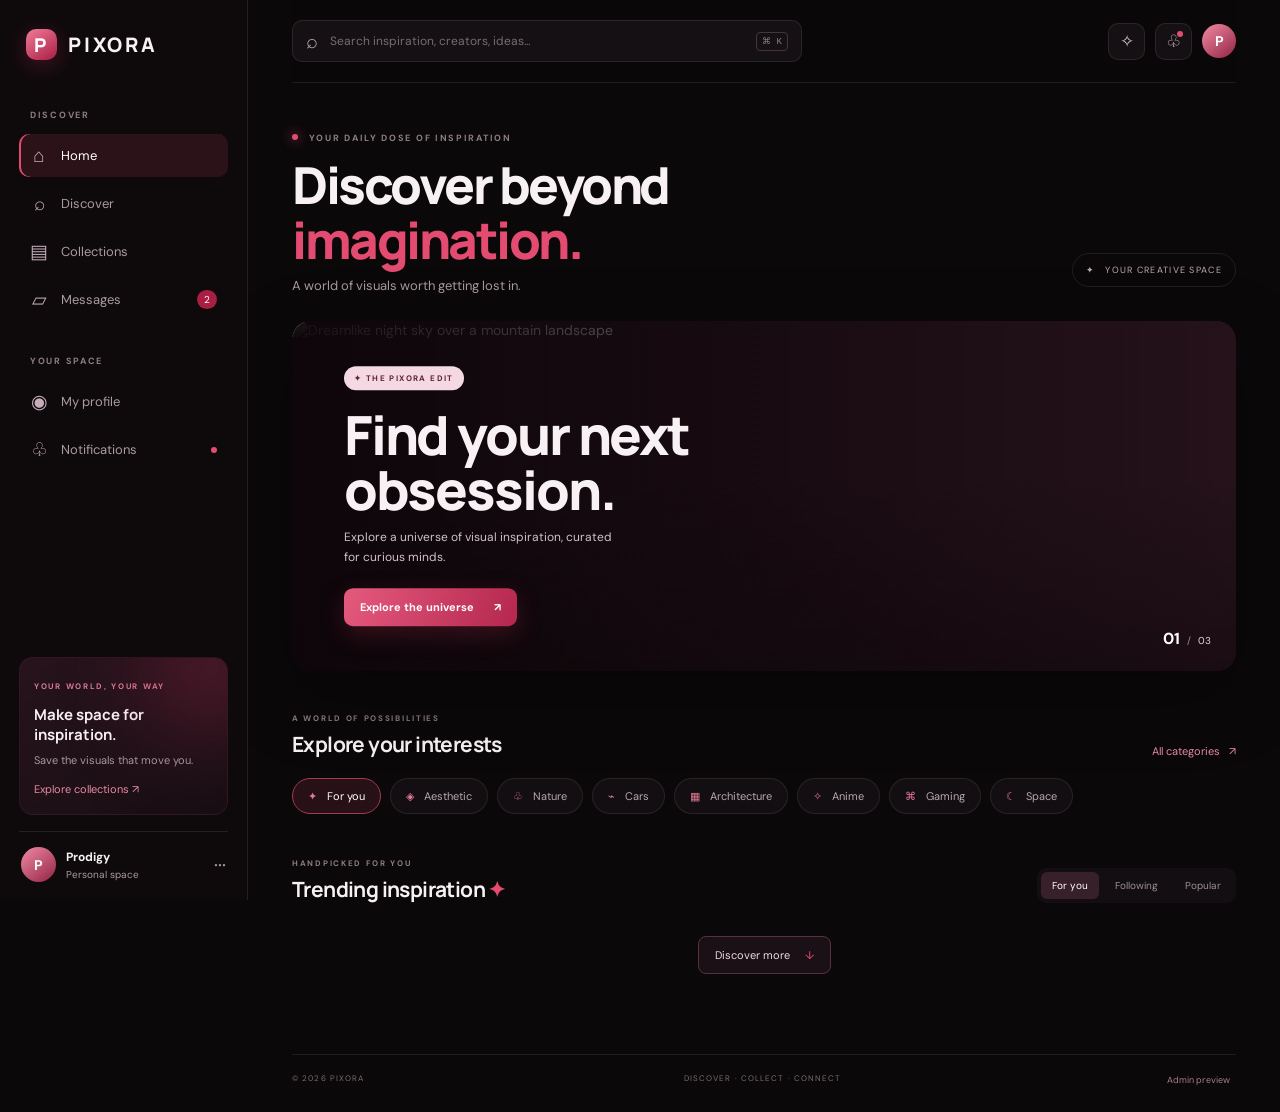
==== index.html @ a187f741 "Add files via upload" ====
<!doctype html>
<html lang="en">
<head>
  <meta charset="utf-8">
  <meta name="viewport" content="width=device-width, initial-scale=1">
  <meta name="theme-color" content="#0b080a">
  <meta name="description" content="PIXORA — discover visuals, collect inspiration and connect with creators.">
  <title>PIXORA — Discover Beyond Imagination</title>
  <link rel="preconnect" href="https://fonts.googleapis.com">
  <link rel="preconnect" href="https://fonts.gstatic.com" crossorigin>
  <link href="https://fonts.googleapis.com/css2?family=DM+Sans:wght@400;500;600;700&family=Manrope:wght@400;500;600;700;800&display=swap" rel="stylesheet">
  <link rel="stylesheet" href="style.css">
</head>
<body>
  <div class="app-shell">
    <aside class="sidebar" id="sidebar">
      <a class="brand" href="#" data-page="home" aria-label="PIXORA home"><span class="brand-mark">P</span><span>PIXORA</span></a>
      <div class="side-label">DISCOVER</div>
      <nav class="main-nav" aria-label="Main navigation">
        <button class="nav-item active" data-page="home"><span class="nav-icon">⌂</span> Home</button>
        <button class="nav-item" data-page="discover"><span class="nav-icon">⌕</span> Discover</button>
        <button class="nav-item" data-page="collections"><span class="nav-icon">▤</span> Collections</button>
        <button class="nav-item" data-page="messages"><span class="nav-icon">▱</span> Messages <i class="nav-count">2</i></button>
      </nav>
      <div class="side-label side-label-spaced">YOUR SPACE</div>
      <nav class="main-nav">
        <button class="nav-item" data-page="profile"><span class="nav-icon">◉</span> My profile</button>
        <button class="nav-item" data-page="notifications"><span class="nav-icon">♧</span> Notifications <i class="notification-dot"></i></button>
      </nav>
      <div class="sidebar-bottom">
        <div class="upgrade-card"><div class="upgrade-glow"></div><span class="eyebrow">YOUR WORLD, YOUR WAY</span><strong>Make space for inspiration.</strong><p>Save the visuals that move you.</p><button class="text-button" data-page="collections">Explore collections ↗</button></div>
        <button class="user-mini" data-page="profile"><span class="avatar avatar-you">P</span><span><b>Prodigy</b><small>Personal space</small></span><span class="more">···</span></button>
      </div>
    </aside>

    <main class="main-area">
      <header class="topbar">
        <button class="mobile-brand" data-page="home"><span class="brand-mark">P</span> PIXORA</button>
        <button class="mobile-menu icon-button" id="menuToggle" aria-label="Open menu">☰</button>
        <label class="search-box"><span>⌕</span><input id="globalSearch" type="search" placeholder="Search inspiration, creators, ideas..." autocomplete="off"><kbd>⌘ K</kbd></label>
        <div class="top-actions"><button class="icon-button atmosphere-trigger" id="atmosphereBtn" title="PIXORA Atmosphere">✧</button><button class="icon-button" data-page="notifications" title="Notifications">♧<i class="tiny-dot"></i></button><button class="top-avatar" data-page="profile">P</button></div>
      </header>

      <section class="page active" id="page-home">
        <div class="welcome-row"><div><div class="eyebrow"><span class="live-dot"></span> YOUR DAILY DOSE OF INSPIRATION</div><h1>Discover beyond<br><span>imagination.</span></h1><p class="subheading">A world of visuals worth getting lost in.</p></div><div class="date-chip">✦ &nbsp; YOUR CREATIVE SPACE</div></div>
        <div class="hero-card">
          <img src="https://images.unsplash.com/photo-1519608487953-e999c86e7455?auto=format&fit=crop&w=1800&q=85" alt="Dreamlike night sky over a mountain landscape">
          <div class="hero-shade"></div><div class="hero-content"><span class="pill pill-light">✦ THE PIXORA EDIT</span><h2>Find your next<br> obsession.</h2><p>Explore a universe of visual inspiration, curated for curious minds.</p><button class="primary-button" data-page="discover">Explore the universe <span>↗</span></button></div>
          <div class="hero-index"><b>01</b><span>/</span>03</div>
        </div>
        <div class="section-heading"><div><div class="eyebrow">A WORLD OF POSSIBILITIES</div><h2>Explore your interests</h2></div><button class="subtle-link" data-page="discover">All categories <span>↗</span></button></div>
        <div class="category-row" id="categoryRow">
          <button class="category-chip selected" data-category="All"><span>✦</span> For you</button>
          <button class="category-chip" data-category="Aesthetic"><span>◈</span> Aesthetic</button>
          <button class="category-chip" data-category="Nature"><span>♧</span> Nature</button>
          <button class="category-chip" data-category="Cars"><span>⌁</span> Cars</button>
          <button class="category-chip" data-category="Architecture"><span>▦</span> Architecture</button>
          <button class="category-chip" data-category="Anime"><span>✧</span> Anime</button>
          <button class="category-chip" data-category="Gaming"><span>⌘</span> Gaming</button>
          <button class="category-chip" data-category="Space"><span>☾</span> Space</button>
        </div>
        <div class="section-heading feed-heading"><div><div class="eyebrow">HANDPICKED FOR YOU</div><h2>Trending inspiration <span class="heading-spark">✦</span></h2></div><div class="feed-tabs"><button class="feed-tab active" data-feed="For you">For you</button><button class="feed-tab" data-feed="Following">Following</button><button class="feed-tab" data-feed="Popular">Popular</button></div></div>
        <div class="masonry-grid" id="homeGrid"></div>
        <div class="load-row"><button class="outline-button" id="loadMore">Discover more <span>↓</span></button></div>
      </section>

      <section class="page" id="page-discover">
        <div class="page-heading"><div class="eyebrow">THE WORLD IS YOUR CANVAS</div><h1>Explore <span>everything.</span></h1><p class="subheading">Follow a curiosity. Find something unexpected.</p></div>
        <div class="discover-tools"><div class="filter-pills"><button class="filter-pill active" data-filter="All">All</button><button class="filter-pill" data-filter="Aesthetic">Aesthetic</button><button class="filter-pill" data-filter="Nature">Nature</button><button class="filter-pill" data-filter="Cars">Cars</button><button class="filter-pill" data-filter="Architecture">Architecture</button><button class="filter-pill" data-filter="Anime">Anime</button><button class="filter-pill" data-filter="Gaming">Gaming</button></div><select id="sortSelect" aria-label="Sort content"><option>Recommended</option><option>Most liked</option><option>Newest</option></select></div>
        <div class="masonry-grid" id="discoverGrid"></div>
      </section>

      <section class="page" id="page-collections">
        <div class="page-heading"><div class="eyebrow">KEEP WHAT INSPIRES YOU</div><h1>Your <span>collections.</span></h1><p class="subheading">A personal library of ideas worth coming back to.</p></div>
        <div class="collection-grid"><article class="collection-card collection-feature"><div class="collection-images"><img src="https://images.unsplash.com/photo-1519608487953-e999c86e7455?auto=format&fit=crop&w=500&q=80"><img src="https://images.unsplash.com/photo-1470770841072-f978cf4d019e?auto=format&fit=crop&w=500&q=80"><img src="https://images.unsplash.com/photo-1500530855697-b586d89ba3ee?auto=format&fit=crop&w=500&q=80"></div><div class="collection-info"><span class="eyebrow">PRIVATE COLLECTION</span><h3>Dream destinations</h3><p>12 saved visuals · Updated today</p></div></article><article class="collection-card"><div class="collection-empty">✧</div><div class="collection-info"><span class="eyebrow">PRIVATE COLLECTION</span><h3>Visual moodboard</h3><p>Start collecting your ideas</p></div></article><button class="new-collection" id="newCollection"><span>＋</span><b>Create a collection</b><small>Give your inspiration a home.</small></button></div>
      </section>

      <section class="page" id="page-messages">
        <div class="page-heading compact-heading"><div class="eyebrow">YOUR CONNECTIONS</div><h1>Messages<span>.</span></h1><p class="subheading">Good ideas are even better when shared.</p></div>
        <div class="messages-layout"><div class="conversation-panel"><div class="conversation-head"><b>Inbox</b><button class="icon-button" id="newMessage" title="New message">＋</button></div><label class="inbox-search">⌕ <input id="conversationSearch" placeholder="Search conversations"></label><div id="conversationList"></div></div><div class="chat-panel" id="chatPanel"><div class="chat-empty"><span class="empty-icon">✉</span><h3>Your conversations live here.</h3><p>Choose a conversation to start connecting.</p><button class="primary-button" id="startChat">Start a conversation</button></div></div></div>
      </section>

      <section class="page" id="page-profile">
        <div class="profile-cover"><div class="cover-orb"></div></div><div class="profile-main"><div class="profile-avatar">P</div><div class="profile-actions"><button class="outline-button" id="editProfile">Edit profile</button><button class="icon-button">···</button></div><h1>Prodigy</h1><p class="profile-handle">@prodigy · Creator in progress</p><p class="profile-bio">Collecting the things that make the world feel a little more interesting. ✦</p><div class="profile-stats"><span><b>24</b> <small>Following</small></span><span><b>08</b> <small>Followers</small></span><span><b id="savedCount">0</b> <small>Saved</small></span></div><div class="profile-tabs"><button class="active">Saved inspiration</button><button>Created</button><button>About</button></div><div class="masonry-grid" id="savedGrid"></div></div>
      </section>

      <section class="page" id="page-notifications">
        <div class="page-heading"><div class="eyebrow">STAY IN THE LOOP</div><h1>Activity<span>.</span></h1><p class="subheading">A little reminder that your world is connected.</p></div>
        <div class="notification-list"><article class="notification-item"><span class="notification-avatar pink">✦</span><div><b>Welcome to PIXORA.</b><p>Your creative space is ready. Start exploring and save what inspires you.</p><small>Just now</small></div><i class="unread"></i></article><article class="notification-item"><span class="notification-avatar">A</span><div><b>Alex Morgan</b><p>started following your creative journey.</p><small>2 hours ago</small></div><i class="unread"></i></article><article class="notification-item"><span class="notification-avatar orange">M</span><div><b>Mia Chen</b><p>shared a new collection with you.</p><small>Yesterday</small></div></article></div>
      </section>

      <section class="page" id="page-admin">
        <div class="page-heading"><div class="eyebrow">PIXORA CONTROL ROOM</div><h1>Admin <span>overview.</span></h1><p class="subheading">A frontend preview of the future platform administration.</p></div>
        <div class="admin-warning">DEMO INTERFACE — These figures and controls are illustrative. No real users or content are being managed.</div>
        <div class="admin-stats"><div class="stat-card"><small>Total members</small><b>12,480</b><span>↑ 12.8% this month</span></div><div class="stat-card"><small>Published visuals</small><b>8,204</b><span>↑ 8.2% this month</span></div><div class="stat-card"><small>Open reports</small><b>18</b><span class="stat-alert">Needs review</span></div><div class="stat-card"><small>Messages today</small><b>3,891</b><span>↑ 4.6% today</span></div></div>
        <div class="admin-content"><div class="admin-table-wrap"><div class="table-title"><div><b>Recent content</b><small>Illustrative moderation queue</small></div><button class="subtle-link">View all ↗</button></div><table><thead><tr><th>CONTENT</th><th>CREATOR</th><th>STATUS</th><th>ACTION</th></tr></thead><tbody><tr><td>Midnight horizons</td><td>@alexm</td><td><span class="status status-review">In review</span></td><td><button class="table-action">Review</button></td></tr><tr><td>Quiet architecture</td><td>@studio.elle</td><td><span class="status status-live">Approved</span></td><td><button class="table-action">Details</button></td></tr><tr><td>Neon velocity</td><td>@kairo</td><td><span class="status status-review">Reported</span></td><td><button class="table-action">Review</button></td></tr></tbody></table></div><div class="admin-side-card"><b>Platform health</b><div class="health-line"><span>Frontend status</span><strong><i></i> Online</strong></div><div class="health-line"><span>Backend services</span><strong class="not-live">Not connected</strong></div><div class="health-line"><span>Realtime messaging</span><strong class="not-live">Not connected</strong></div><p>Backend services will be implemented in a later development phase.</p></div></div>
      </section>

      <footer class="footer"><span>© 2026 PIXORA</span><span>DISCOVER · COLLECT · CONNECT</span><button data-page="admin">Admin preview</button></footer>
    </main>
  </div>

  <nav class="mobile-bottom-nav"><button class="active" data-page="home">⌂<small>Home</small></button><button data-page="discover">⌕<small>Discover</small></button><button data-page="collections">▤<small>Saved</small></button><button data-page="messages">▱<small>Inbox</small></button><button data-page="profile">◉<small>Profile</small></button></nav>

  <div class="modal-backdrop" id="previewModal"><div class="preview-modal"><button class="modal-close" data-close="previewModal">×</button><div id="previewContent"></div></div></div>
  <div class="modal-backdrop" id="atmosphereModal"><div class="small-modal"><button class="modal-close" data-close="atmosphereModal">×</button><div class="eyebrow">MAKE PIXORA YOURS</div><h2>PIXORA <span>Atmosphere.</span></h2><p>Give your space a mood. Choose how the interface should feel.</p><div class="atmosphere-options"><button class="atmo-option selected" data-atmo="default"><span class="atmo-swatch default-swatch"></span><b>Original</b><small>Deep black & crimson</small></button><button class="atmo-option" data-atmo="rose"><span class="atmo-swatch rose-swatch"></span><b>Rose glow</b><small>Warm pink ambience</small></button><button class="atmo-option" data-atmo="midnight"><span class="atmo-swatch midnight-swatch"></span><b>Midnight</b><small>Subtle dark red</small></button></div><button class="primary-button full-button" id="applyAtmosphere">Apply atmosphere</button></div></div>
  <div class="toast" id="toast"></div>
  <script src="script.js"></script>
</body>
</html>
---- style.css ----
:root{--bg:#0b080a;--panel:#120d10;--panel-2:#191115;--panel-3:#21171c;--text:#f7f1f3;--muted:#a99aa0;--faint:#74666c;--line:rgba(255,235,242,.09);--accent:#e34b70;--accent-2:#a91e43;--accent-soft:rgba(227,75,112,.13);--radius:18px;--shadow:0 24px 70px rgba(0,0,0,.35)}*{box-sizing:border-box}html{scroll-behavior:smooth}body{margin:0;background:var(--bg);color:var(--text);font-family:"DM Sans",sans-serif;font-size:14px}button,input,select{font:inherit}button{color:inherit;cursor:pointer}button:focus-visible,input:focus-visible,select:focus-visible{outline:2px solid var(--accent);outline-offset:3px}.app-shell{min-height:100vh}.sidebar{position:fixed;inset:0 auto 0 0;width:248px;background:#0e0a0c;border-right:1px solid var(--line);padding:29px 19px 18px;display:flex;flex-direction:column;z-index:20}.brand{display:flex;align-items:center;gap:11px;text-decoration:none;color:var(--text);font:800 20px Manrope,sans-serif;letter-spacing:2.8px;margin:0 0 49px 7px}.brand-mark{width:31px;height:31px;border-radius:10px;background:linear-gradient(145deg,#f27b98,#a91e43);display:grid;place-items:center;color:#fff;font:800 19px Manrope;box-shadow:0 5px 22px #b72a5055}.side-label,.eyebrow{font-size:9px;font-weight:700;letter-spacing:1.7px;color:#8d7d84}.side-label{padding-left:11px;margin-bottom:13px}.side-label-spaced{margin-top:34px}.main-nav{display:grid;gap:5px}.nav-item{height:43px;border:0;background:none;border-radius:10px;text-align:left;padding:0 11px;color:#a99ba1;display:flex;align-items:center;gap:13px;font-size:13px;transition:.2s}.nav-item:hover,.nav-item.active{background:var(--accent-soft);color:#fff}.nav-item.active{box-shadow:inset 2px 0 var(--accent)}.nav-icon{width:18px;text-align:center;font-size:19px;color:#c5aeb8}.nav-count{margin-left:auto;font-size:10px;font-style:normal;background:#a91e43;color:white;border-radius:20px;padding:3px 7px}.notification-dot,.tiny-dot{width:6px;height:6px;background:var(--accent);border-radius:50%;margin-left:auto}.sidebar-bottom{margin-top:auto}.upgrade-card{position:relative;overflow:hidden;background:linear-gradient(145deg,#27131c,#170e13);border:1px solid #51203266;border-radius:14px;padding:17px 14px;margin-bottom:16px}.upgrade-glow{position:absolute;width:110px;height:110px;background:#b52c5260;filter:blur(45px);right:-40px;top:-45px}.upgrade-card .eyebrow{font-size:8px;color:#d77b94}.upgrade-card strong{display:block;font:700 15px Manrope;line-height:1.35;margin-top:12px;max-width:150px}.upgrade-card p{color:#a9969e;font-size:11px;margin:8px 0 12px}.text-button,.subtle-link{border:0;background:none;color:#e78aa2;font-size:11px;padding:0}.user-mini{width:100%;display:flex;align-items:center;gap:10px;border:0;border-top:1px solid var(--line);background:none;padding:15px 2px 0;text-align:left}.avatar,.top-avatar,.profile-avatar{display:grid;place-items:center;border-radius:50%;background:linear-gradient(140deg,#f18ba5,#922343);color:white;font-weight:700}.avatar{width:35px;height:35px}.user-mini b,.user-mini small{display:block}.user-mini b{font-size:12px}.user-mini small{font-size:10px;color:var(--muted);margin-top:3px}.more{margin-left:auto;color:var(--muted);font-size:20px}.main-area{margin-left:248px;min-height:100vh;padding:0 44px;max-width:1700px}.topbar{height:83px;display:flex;align-items:center;gap:20px;border-bottom:1px solid var(--line);position:sticky;top:0;background:#0b080aeb;backdrop-filter:blur(18px);z-index:15}.search-box{height:42px;width:min(510px,55%);background:#151014;border:1px solid var(--line);border-radius:10px;display:flex;align-items:center;gap:10px;padding:0 13px;color:#b9aab0}.search-box>span{font-size:20px}.search-box input,.inbox-search input{background:none;border:0;outline:0;color:var(--text);width:100%;font-size:12px}.search-box input::placeholder,.inbox-search input::placeholder{color:#786b71}.search-box kbd{font-size:9px;border:1px solid #44343b;border-radius:4px;padding:3px 5px;color:#8c7d84;white-space:nowrap}.top-actions{display:flex;align-items:center;gap:10px;margin-left:auto}.icon-button{width:37px;height:37px;border:1px solid var(--line);border-radius:10px;background:#151014;color:#d6c5cc;font-size:17px;position:relative}.icon-button:hover{border-color:#a83a58;color:#fff}.tiny-dot{position:absolute;right:8px;top:7px}.top-avatar{width:34px;height:34px;border:0}.mobile-brand,.mobile-menu{display:none}.page{display:none;padding:39px 0 25px;animation:fade .35s ease}.page.active{display:block}@keyframes fade{from{opacity:0;transform:translateY(6px)}to{opacity:1;transform:none}}.welcome-row{display:flex;align-items:flex-end;justify-content:space-between;margin:10px 0 27px}.welcome-row h1,.page-heading h1{font:800 clamp(34px,4vw,51px)/1.08 Manrope,sans-serif;letter-spacing:-2.5px;margin:13px 0 10px}.welcome-row h1 span,.page-heading h1 span,.section-heading h2 span,.small-modal h2 span{color:var(--accent)}.subheading{color:#a899a0;font-size:13px;margin:0}.live-dot{display:inline-block;width:6px;height:6px;background:var(--accent);border-radius:50%;margin:0 7px 1px 0;box-shadow:0 0 12px var(--accent)}.date-chip{font-size:9px;letter-spacing:1.3px;color:#bdaab2;border:1px solid var(--line);border-radius:30px;padding:10px 13px;margin-bottom:7px}.hero-card{height:350px;border-radius:19px;overflow:hidden;position:relative;background:#25121a;box-shadow:var(--shadow)}.hero-card>img{width:100%;height:100%;object-fit:cover;object-position:center 46%;opacity:.77}.hero-shade{position:absolute;inset:0;background:linear-gradient(90deg,rgba(12,5,9,.94),rgba(12,5,9,.56) 47%,transparent 100%),linear-gradient(0deg,rgba(12,5,9,.45),transparent 55%)}.hero-content{position:absolute;left:5.5%;top:50%;transform:translateY(-50%);max-width:390px}.pill{display:inline-flex;align-items:center;border-radius:30px;padding:7px 10px;font-size:8px;letter-spacing:1.4px;font-weight:700}.pill-light{background:#f5d9e2;color:#612034}.hero-content h2{font:800 clamp(35px,4.4vw,54px)/1.02 Manrope;margin:17px 0 11px;letter-spacing:-2px}.hero-content p{color:#d3c1c8;line-height:1.6;font-size:12px;max-width:280px;margin:0 0 21px}.primary-button{border:0;border-radius:9px;background:linear-gradient(110deg,#e45a7d,#b5274e);color:white;font-weight:700;font-size:11px;padding:12px 16px;box-shadow:0 8px 25px #b42c4b45;transition:.2s}.primary-button:hover{transform:translateY(-2px);filter:brightness(1.1)}.primary-button span{margin-left:17px}.hero-index{position:absolute;right:25px;bottom:22px;color:#e6d8dd;font-size:10px}.hero-index b{font-size:16px;color:#fff}.hero-index span{margin:0 7px;color:#a68c97}.section-heading{display:flex;align-items:flex-end;justify-content:space-between;margin:42px 0 18px}.section-heading h2{font:700 21px Manrope;margin:7px 0 0;letter-spacing:-.6px}.section-heading .eyebrow{font-size:8px}.subtle-link span{margin-left:6px}.category-row{display:flex;gap:9px;overflow-x:auto;padding:2px 0 7px;scrollbar-width:none}.category-row::-webkit-scrollbar{display:none}.category-chip,.filter-pill{border:1px solid var(--line);background:#130e11;color:#b7a7ae;border-radius:30px;padding:10px 15px;white-space:nowrap;font-size:11px;transition:.2s}.category-chip span{color:#e77996;margin-right:7px}.category-chip:hover,.category-chip.selected,.filter-pill.active,.filter-pill:hover{background:var(--accent-soft);border-color:#a33a57;color:#fff}.feed-heading{margin-top:37px}.feed-tabs{display:flex;gap:5px;background:#130e11;padding:4px;border-radius:9px}.feed-tab{border:0;background:none;color:#9d8c94;font-size:10px;padding:7px 11px;border-radius:6px}.feed-tab.active{background:#38202a;color:#fff}.masonry-grid{columns:4 185px;column-gap:15px}.pin-card{break-inside:avoid;margin:0 0 17px;position:relative;border-radius:12px;overflow:hidden;background:#171014;border:1px solid rgba(255,255,255,.035);cursor:pointer}.pin-image-wrap{position:relative;overflow:hidden;background:#21151b}.pin-card img{width:100%;display:block;object-fit:cover;transition:transform .5s;min-height:150px}.pin-card:hover img{transform:scale(1.045)}.pin-overlay{position:absolute;inset:0;background:linear-gradient(0deg,#080507a8,transparent 48%);opacity:0;transition:.25s}.pin-card:hover .pin-overlay{opacity:1}.save-button{position:absolute;right:10px;top:10px;border:0;border-radius:8px;background:#160d12d9;color:white;padding:8px 10px;font-size:10px;opacity:0;transform:translateY(-4px);transition:.2s}.pin-card:hover .save-button,.save-button.saved{opacity:1;transform:none}.save-button.saved{background:#d9456c}.pin-caption{padding:10px 11px 11px}.pin-caption b{font-size:11px;font-weight:600;display:block;white-space:nowrap;overflow:hidden;text-overflow:ellipsis}.pin-meta{display:flex;align-items:center;justify-content:space-between;margin-top:7px;color:#8e7e86;font-size:9px}.pin-creator{display:flex;align-items:center;gap:6px}.mini-avatar{width:18px;height:18px;border-radius:50%;display:grid;place-items:center;background:#693247;color:white;font-size:8px}.pin-likes{color:#c9aeb8}.load-row{text-align:center;padding:15px 0 20px}.outline-button{border:1px solid #593040;background:#1a1015;color:#f0dce3;border-radius:8px;padding:11px 16px;font-size:11px}.outline-button:hover{border-color:var(--accent)}.outline-button span{margin-left:12px;color:var(--accent)}.page-heading{margin:9px 0 29px}.page-heading h1{margin-bottom:9px}.discover-tools{display:flex;justify-content:space-between;align-items:center;gap:15px;margin-bottom:23px}.filter-pills{display:flex;gap:7px;overflow:auto;scrollbar-width:none}.filter-pill{padding:8px 13px;font-size:10px}.discover-tools select{background:#171014;border:1px solid var(--line);border-radius:8px;color:#cbb9c1;padding:9px;font-size:10px}.collection-grid{display:grid;grid-template-columns:repeat(3,minmax(0,1fr));gap:17px}.collection-card,.new-collection{background:#151014;border:1px solid var(--line);border-radius:14px;overflow:hidden}.collection-images{height:180px;display:grid;grid-template-columns:1.5fr 1fr;grid-template-rows:1fr 1fr;gap:3px}.collection-images img{width:100%;height:100%;object-fit:cover}.collection-images img:first-child{grid-row:span 2}.collection-info{padding:15px}.collection-info .eyebrow{font-size:8px}.collection-info h3{font:700 15px Manrope;margin:9px 0 5px}.collection-info p{color:#95858d;font-size:10px;margin:0}.collection-empty{height:180px;display:grid;place-items:center;background:radial-gradient(circle at center,#4b1d2c,#1a1015 65%);font-size:44px;color:#dc6483}.new-collection{min-height:275px;border-style:dashed;display:flex;flex-direction:column;align-items:center;justify-content:center;color:#cbb8c0;background:#110c0f}.new-collection span{font-size:28px;color:var(--accent);margin-bottom:12px}.new-collection b{font-size:12px}.new-collection small{font-size:10px;color:#85757d;margin-top:6px}.compact-heading{margin-bottom:20px}.messages-layout{height:570px;border:1px solid var(--line);border-radius:14px;display:grid;grid-template-columns:290px 1fr;overflow:hidden;background:#100c0f}.conversation-panel{border-right:1px solid var(--line);padding:17px 13px}.conversation-head{display:flex;align-items:center;justify-content:space-between;padding:0 4px 14px}.conversation-head b{font:700 15px Manrope}.conversation-head .icon-button{width:30px;height:30px}.inbox-search{display:flex;gap:8px;align-items:center;background:#1a1217;padding:10px;border-radius:8px;color:#b88b9b;margin-bottom:13px}.inbox-search input{font-size:10px}.conversation{display:flex;align-items:center;gap:10px;padding:12px 7px;border-radius:9px;cursor:pointer}.conversation:hover,.conversation.active{background:#29151e}.conversation-avatar{width:36px;height:36px;border-radius:50%;display:grid;place-items:center;background:linear-gradient(135deg,#b94c70,#472035);font-weight:700;flex:none}.conversation-copy{min-width:0;flex:1}.conversation-copy b{font-size:11px;display:block}.conversation-copy p{font-size:9px;color:#96858d;white-space:nowrap;overflow:hidden;text-overflow:ellipsis;margin:4px 0 0}.conversation-time{font-size:8px;color:#887781;align-self:flex-start}.chat-panel{display:flex;flex-direction:column;min-width:0}.chat-empty{margin:auto;text-align:center;padding:25px}.empty-icon{width:54px;height:54px;border-radius:50%;display:grid;place-items:center;background:#29151e;color:#e57998;font-size:24px;margin:0 auto 17px}.chat-empty h3{font:700 17px Manrope;margin:0 0 8px}.chat-empty p{color:#95858d;font-size:11px;margin:0 0 17px}.chat-top{display:flex;align-items:center;gap:10px;padding:13px 17px;border-bottom:1px solid var(--line)}.chat-top b{font-size:11px}.chat-top small{display:block;color:#94838b;font-size:9px;margin-top:3px}.online-indicator{width:7px;height:7px;background:#60bd88;border-radius:50%;margin-left:auto}.chat-body{flex:1;padding:18px;overflow:auto;display:flex;flex-direction:column;gap:11px}.chat-date{text-align:center;color:#786b71;font-size:9px;margin:7px}.message{max-width:72%;padding:10px 12px;border-radius:12px;background:#25171e;color:#e8dbe0;font-size:11px;line-height:1.5;align-self:flex-start}.message.mine{background:#9e2d4d;align-self:flex-end;border-bottom-right-radius:3px}.message small{display:block;font-size:8px;opacity:.65;margin-top:5px;text-align:right}.chat-compose{display:flex;gap:8px;padding:13px;border-top:1px solid var(--line)}.chat-compose input{flex:1;min-width:0;background:#1a1217;border:1px solid var(--line);border-radius:8px;padding:11px;color:white;font-size:10px}.chat-compose button{border:0;border-radius:8px;background:#c43d61;padding:0 15px;color:white}.profile-cover{height:175px;border-radius:15px;background:linear-gradient(120deg,#351522,#170d13 55%,#572139);position:relative;overflow:hidden}.cover-orb{position:absolute;width:300px;height:300px;border-radius:50%;background:#d23d6b45;filter:blur(60px);right:13%;top:-180px}.profile-main{padding:0 25px}.profile-avatar{width:88px;height:88px;border:5px solid var(--bg);font:800 35px Manrope;margin-top:-44px;position:relative}.profile-actions{float:right;margin-top:14px;display:flex;gap:8px}.profile-actions .icon-button{font-size:20px}.profile-main h1{font:800 25px Manrope;margin:12px 0 3px}.profile-handle{color:#a88f9a;font-size:10px;margin:0}.profile-bio{font-size:11px;color:#c7b5bd;margin:15px 0;max-width:480px}.profile-stats{display:flex;gap:27px;margin:18px 0 24px}.profile-stats b{font:700 15px Manrope}.profile-stats small{font-size:9px;color:#97858e;margin-left:4px}.profile-tabs{display:flex;gap:22px;border-bottom:1px solid var(--line);margin-bottom:19px}.profile-tabs button{border:0;background:none;color:#9b8992;font-size:10px;padding:0 0 12px}.profile-tabs button.active{color:#fff;border-bottom:2px solid var(--accent)}.notification-list{max-width:760px;border:1px solid var(--line);border-radius:13px;overflow:hidden}.notification-item{display:flex;align-items:flex-start;gap:13px;padding:18px;border-bottom:1px solid var(--line);position:relative}.notification-item:last-child{border:0}.notification-avatar{width:35px;height:35px;border-radius:50%;display:grid;place-items:center;background:#4b2635;flex:none}.notification-avatar.pink{color:#ff8aa9}.notification-avatar.orange{background:#4c3021}.notification-item b{font-size:11px}.notification-item p{font-size:10px;color:#b5a4ac;margin:5px 0}.notification-item small{font-size:9px;color:#81727a}.unread{width:6px;height:6px;border-radius:50%;background:var(--accent);position:absolute;right:18px;top:22px}.admin-warning{padding:12px 14px;border:1px solid #7b4c31;background:#281a14;color:#e5b18c;border-radius:8px;font-size:9px;letter-spacing:.5px;margin-bottom:18px}.admin-stats{display:grid;grid-template-columns:repeat(4,1fr);gap:12px}.stat-card{padding:17px;border:1px solid var(--line);border-radius:12px;background:#151014}.stat-card small,.stat-card b,.stat-card span{display:block}.stat-card small{font-size:9px;color:#9e8b94}.stat-card b{font:700 25px Manrope;margin:12px 0 7px}.stat-card span{font-size:9px;color:#75bd91}.stat-card .stat-alert{color:#e6a36f}.admin-content{display:grid;grid-template-columns:1.7fr 1fr;gap:14px;margin-top:17px}.admin-table-wrap,.admin-side-card{background:#151014;border:1px solid var(--line);border-radius:12px;padding:17px;min-width:0}.table-title{display:flex;justify-content:space-between;align-items:center;margin-bottom:17px}.table-title b,.table-title small{display:block}.table-title b,.admin-side-card>b{font:700 13px Manrope}.table-title small{font-size:9px;color:#91818a;margin-top:5px}table{width:100%;border-collapse:collapse;text-align:left}th{font-size:8px;letter-spacing:1px;color:#8c7c84;padding:10px 5px;border-bottom:1px solid var(--line)}td{font-size:9px;color:#c8b8bf;padding:13px 5px;border-bottom:1px solid var(--line)}.status{padding:5px 7px;border-radius:5px;font-size:8px}.status-review{background:#382719;color:#e6b17e}.status-live{background:#173325;color:#8ed4a9}.table-action{border:0;background:none;color:#e77c98;font-size:9px}.health-line{display:flex;justify-content:space-between;gap:10px;padding:14px 0;border-bottom:1px solid var(--line);font-size:9px;color:#b7a5ad}.health-line strong{font-size:9px;color:#83c99c}.health-line strong i{display:inline-block;width:6px;height:6px;background:#65c58c;border-radius:50%;margin-right:5px}.health-line .not-live{color:#d59b6e}.admin-side-card p{font-size:9px;line-height:1.5;color:#8d7c84}.footer{border-top:1px solid var(--line);margin-top:35px;padding:18px 0 25px;display:flex;justify-content:space-between;color:#796b72;font-size:8px;letter-spacing:1.1px}.footer button{border:0;background:none;color:#a77c8b;font-size:9px}.modal-backdrop{position:fixed;inset:0;background:#050305d9;backdrop-filter:blur(10px);z-index:50;display:none;align-items:center;justify-content:center;padding:20px}.modal-backdrop.open{display:flex}.preview-modal,.small-modal{position:relative;background:#160f13;border:1px solid #4c2937;border-radius:16px;overflow:hidden;max-width:850px;width:100%;max-height:90vh;overflow-y:auto;box-shadow:var(--shadow)}.modal-close{position:absolute;right:13px;top:13px;z-index:2;width:32px;height:32px;border:1px solid #ffffff30;background:#120b10d9;border-radius:50%;font-size:21px;color:white}.preview-layout{display:grid;grid-template-columns:1.2fr 1fr}.preview-layout img{width:100%;height:100%;min-height:390px;object-fit:cover}.preview-copy{padding:45px 28px 28px}.preview-copy h2{font:700 23px Manrope}.preview-copy p{color:#b19fa8;line-height:1.6;font-size:11px}.preview-copy .primary-button{margin-top:12px}.small-modal{max-width:430px;padding:30px}.small-modal h2{font:800 25px Manrope;margin:12px 0}.small-modal>p{font-size:11px;color:#a996a0;line-height:1.6}.atmosphere-options{display:grid;gap:8px;margin:20px 0}.atmo-option{display:grid;grid-template-columns:38px 1fr;grid-template-rows:1fr 1fr;column-gap:11px;text-align:left;align-items:center;padding:9px;background:#21151b;border:1px solid var(--line);border-radius:9px}.atmo-option.selected{border-color:var(--accent)}.atmo-swatch{grid-row:span 2;width:36px;height:36px;border-radius:8px}.default-swatch{background:linear-gradient(135deg,#0b080a 50%,#a0143e)}.rose-swatch{background:linear-gradient(135deg,#241019,#e34b70)}.midnight-swatch{background:linear-gradient(135deg,#08090f,#55202d)}.atmo-option b{font-size:10px}.atmo-option small{font-size:9px;color:#9b8992}.full-button{width:100%}.toast{position:fixed;bottom:28px;left:50%;transform:translate(-50%,20px);background:#f3dce4;color:#431a2b;padding:11px 17px;border-radius:8px;font-size:11px;font-weight:700;opacity:0;pointer-events:none;transition:.25s;z-index:90;box-shadow:var(--shadow)}.toast.show{opacity:1;transform:translate(-50%,0)}.mobile-bottom-nav{display:none}body[data-atmosphere="rose"]{--bg:#10080c;--panel:#1b0d13;--accent:#f06a91;--accent-2:#c02d5c;--accent-soft:rgba(240,106,145,.15)}body[data-atmosphere="midnight"]{--bg:#08090d;--panel:#101016;--accent:#d84b70;--accent-2:#81213d;--accent-soft:rgba(216,75,112,.12)}@media(min-width:1500px){.main-area{margin-left:248px;padding-left:60px;padding-right:60px}.masonry-grid{columns:5 190px}}@media(max-width:1100px){.main-area{padding:0 27px}.sidebar{width:220px}.main-area{margin-left:220px}.masonry-grid{columns:3 175px}.admin-stats{grid-template-columns:repeat(2,1fr)}}@media(max-width:760px){.sidebar{transform:translateX(-100%);transition:transform .25s;width:260px;box-shadow:var(--shadow)}.sidebar.open{transform:translateX(0)}.main-area{margin:0;padding:0 17px 80px}.topbar{height:65px;gap:10px}.mobile-brand{display:flex;align-items:center;gap:8px;background:none;border:0;font:800 14px Manrope;letter-spacing:1.5px;padding:0}.mobile-brand .brand-mark{width:27px;height:27px;font-size:15px}.mobile-menu{display:block;width:33px;height:33px;font-size:14px}.search-box{width:auto;flex:1;height:37px;padding:0 9px}.search-box kbd{display:none}.search-box input{font-size:10px}.top-actions{gap:6px}.top-actions .icon-button{width:32px;height:32px}.top-avatar{width:30px;height:30px}.page{padding-top:28px}.welcome-row{margin-top:5px}.welcome-row h1,.page-heading h1{font-size:37px;letter-spacing:-1.8px}.date-chip{display:none}.hero-card{height:320px}.hero-content{left:22px;right:20px}.hero-content h2{font-size:43px}.hero-card>img{object-position:58% center}.section-heading{margin-top:31px}.section-heading h2{font-size:18px}.feed-tabs{gap:0}.feed-tab{padding:7px 8px;font-size:9px}.masonry-grid{columns:2 135px;column-gap:10px}.pin-card{margin-bottom:11px}.pin-caption{padding:8px}.pin-caption b{font-size:10px}.save-button{opacity:1;transform:none;padding:6px 8px}.category-row{margin-right:-17px}.discover-tools{align-items:flex-start;flex-direction:column}.filter-pills{max-width:100%}.collection-grid{grid-template-columns:1fr 1fr;gap:10px}.collection-images,.collection-empty{height:135px}.new-collection{min-height:220px}.messages-layout{height:610px;grid-template-columns:112px 1fr}.conversation-panel{padding:11px 6px}.conversation-head{padding:0 2px 12px}.conversation-head b{font-size:12px}.conversation-head .icon-button{width:26px;height:26px}.inbox-search{padding:8px 5px;font-size:12px}.inbox-search input{font-size:9px;width:65px}.conversation{padding:10px 4px;gap:5px;flex-wrap:wrap}.conversation-avatar{width:29px;height:29px;font-size:10px}.conversation-copy{min-width:0}.conversation-copy b{font-size:9px}.conversation-copy p{font-size:8px}.conversation-time{display:none}.chat-empty{padding:12px}.chat-empty h3{font-size:14px}.chat-empty p{font-size:9px}.chat-empty .primary-button{font-size:9px;padding:10px}.chat-top{padding:12px 9px}.chat-top b{font-size:10px}.chat-body{padding:10px}.message{font-size:10px;max-width:88%}.chat-compose{padding:8px}.chat-compose input{font-size:9px;padding:9px}.chat-compose button{padding:0 10px;font-size:10px}.profile-main{padding:0 8px}.profile-cover{height:130px}.profile-avatar{width:75px;height:75px;margin-top:-38px}.profile-actions .outline-button{padding:9px;font-size:9px}.profile-main h1{font-size:22px}.profile-stats{gap:15px}.profile-stats small{display:block;margin:3px 0}.admin-stats{grid-template-columns:1fr 1fr;gap:8px}.stat-card{padding:12px}.stat-card b{font-size:20px}.admin-content{grid-template-columns:1fr}.admin-table-wrap{overflow:auto}table{min-width:440px}.footer{font-size:7px}.footer span:nth-child(2){display:none}.preview-layout{grid-template-columns:1fr}.preview-layout img{height:260px;min-height:0}.preview-copy{padding:20px}.small-modal{padding:25px 20px}.mobile-bottom-nav{display:flex;position:fixed;bottom:0;left:0;right:0;height:63px;background:#100b0fee;backdrop-filter:blur(16px);border-top:1px solid var(--line);z-index:30;justify-content:space-around;padding-bottom:env(safe-area-inset-bottom)}.mobile-bottom-nav button{flex:1;border:0;background:none;color:#897982;font-size:19px;display:flex;flex-direction:column;align-items:center;justify-content:center;gap:3px}.mobile-bottom-nav button.active{color:#f07897}.mobile-bottom-nav small{font-size:8px}.footer{margin-top:22px}}@media(max-width:380px){.welcome-row h1,.page-heading h1{font-size:32px}.hero-card{height:295px}.hero-content h2{font-size:37px}.feed-tabs .feed-tab:last-child{display:none}.collection-grid{grid-template-columns:1fr}.messages-layout{grid-template-columns:95px 1fr}}@media(prefers-reduced-motion:reduce){*,*::before,*::after{scroll-behavior:auto!important;animation-duration:.01ms!important;transition-duration:.01ms!important}}
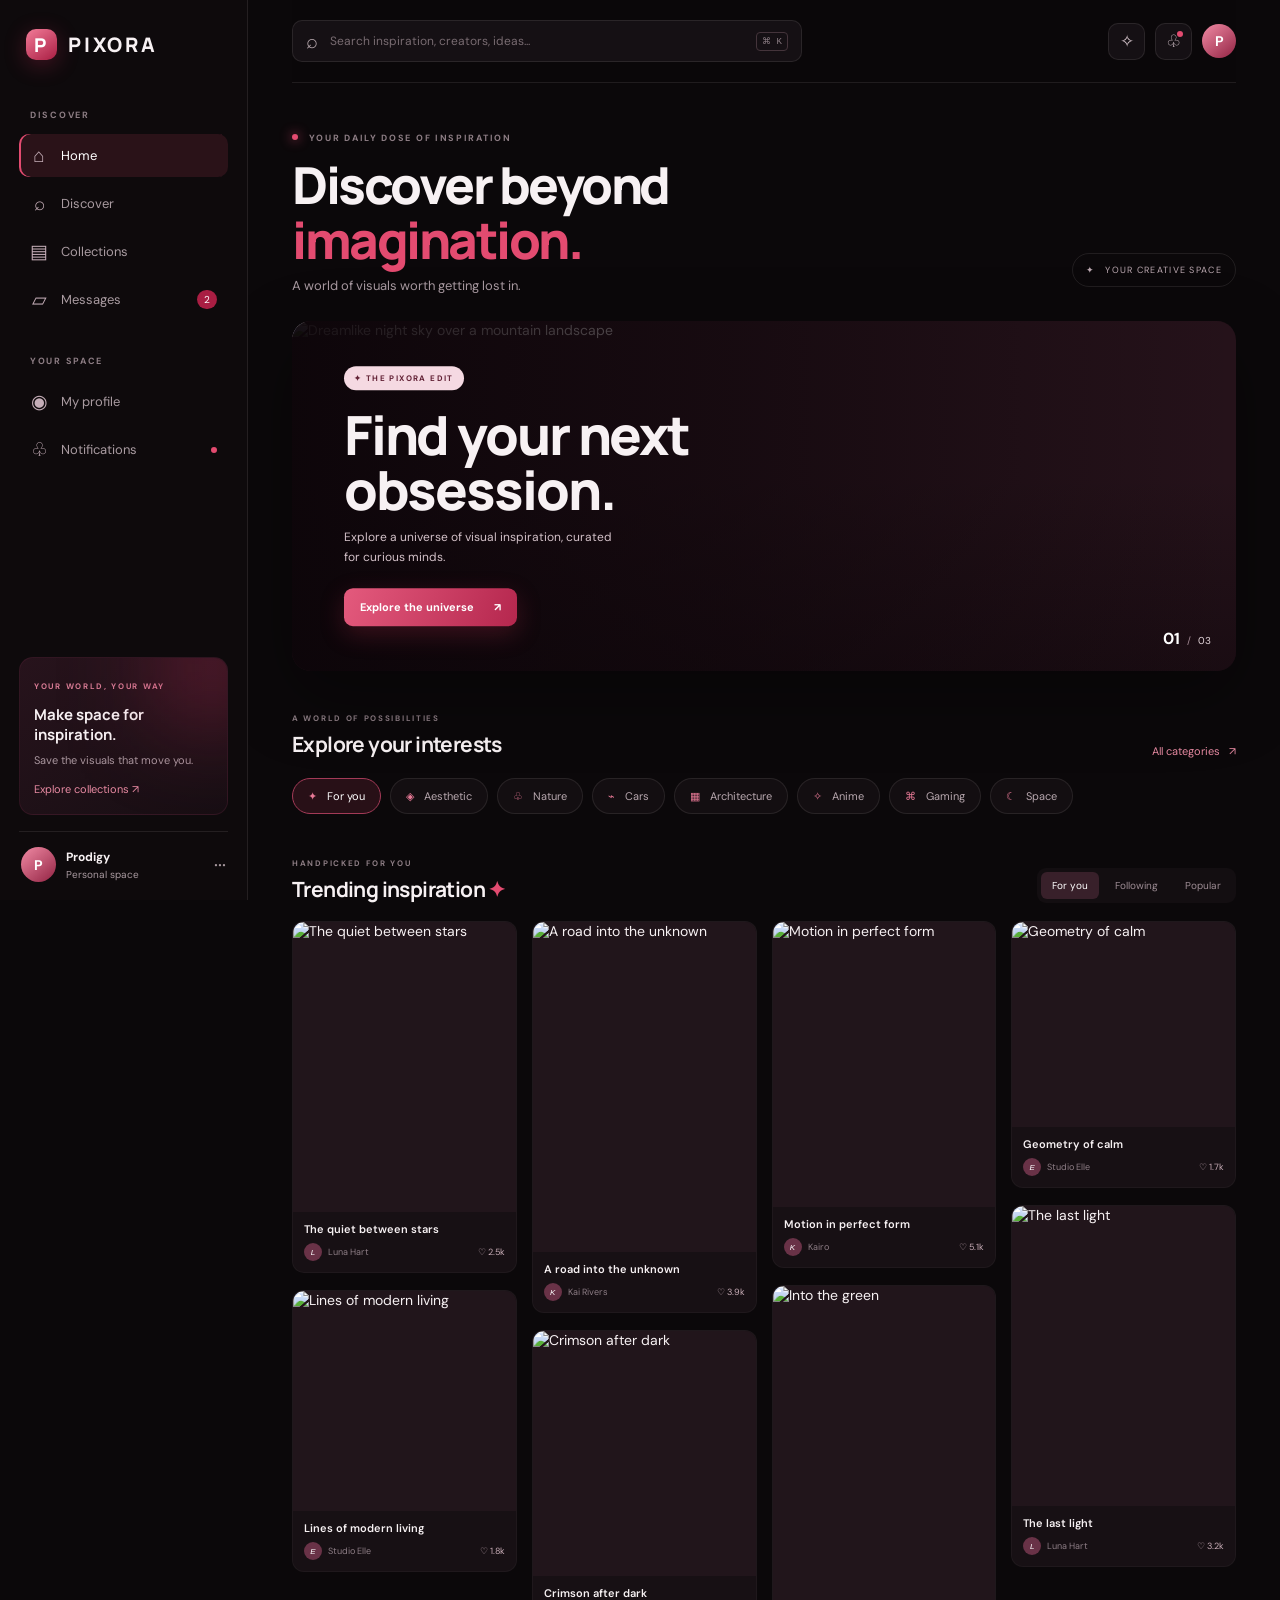
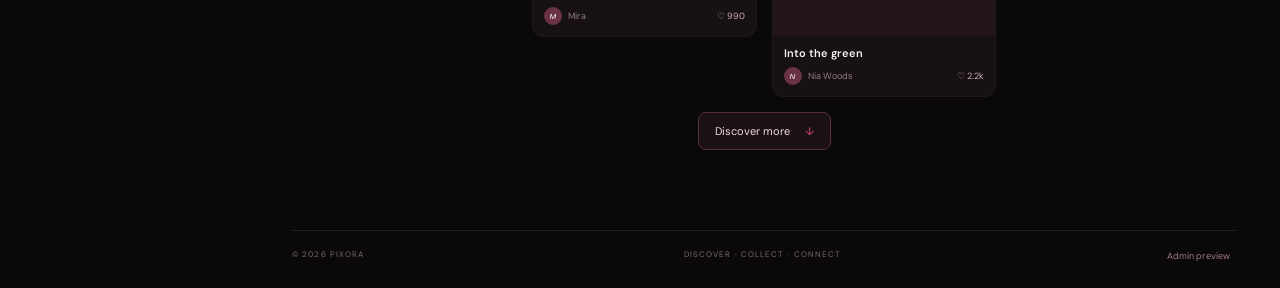
==== commit ed115f74: "Update index.html" ====
--- a/index.html
+++ b/index.html
@@ -106,5 +106,7 @@
   <div class="modal-backdrop" id="atmosphereModal"><div class="small-modal"><button class="modal-close" data-close="atmosphereModal">×</button><div class="eyebrow">MAKE PIXORA YOURS</div><h2>PIXORA <span>Atmosphere.</span></h2><p>Give your space a mood. Choose how the interface should feel.</p><div class="atmosphere-options"><button class="atmo-option selected" data-atmo="default"><span class="atmo-swatch default-swatch"></span><b>Original</b><small>Deep black & crimson</small></button><button class="atmo-option" data-atmo="rose"><span class="atmo-swatch rose-swatch"></span><b>Rose glow</b><small>Warm pink ambience</small></button><button class="atmo-option" data-atmo="midnight"><span class="atmo-swatch midnight-swatch"></span><b>Midnight</b><small>Subtle dark red</small></button></div><button class="primary-button full-button" id="applyAtmosphere">Apply atmosphere</button></div></div>
   <div class="toast" id="toast"></div>
   <script src="script.js"></script>
+  <script src="https://cdn.jsdelivr.net/npm/@supabase/supabase-js@2"></script>
+<script src="backend.js"></script>
 </body>
-</html>+</html>
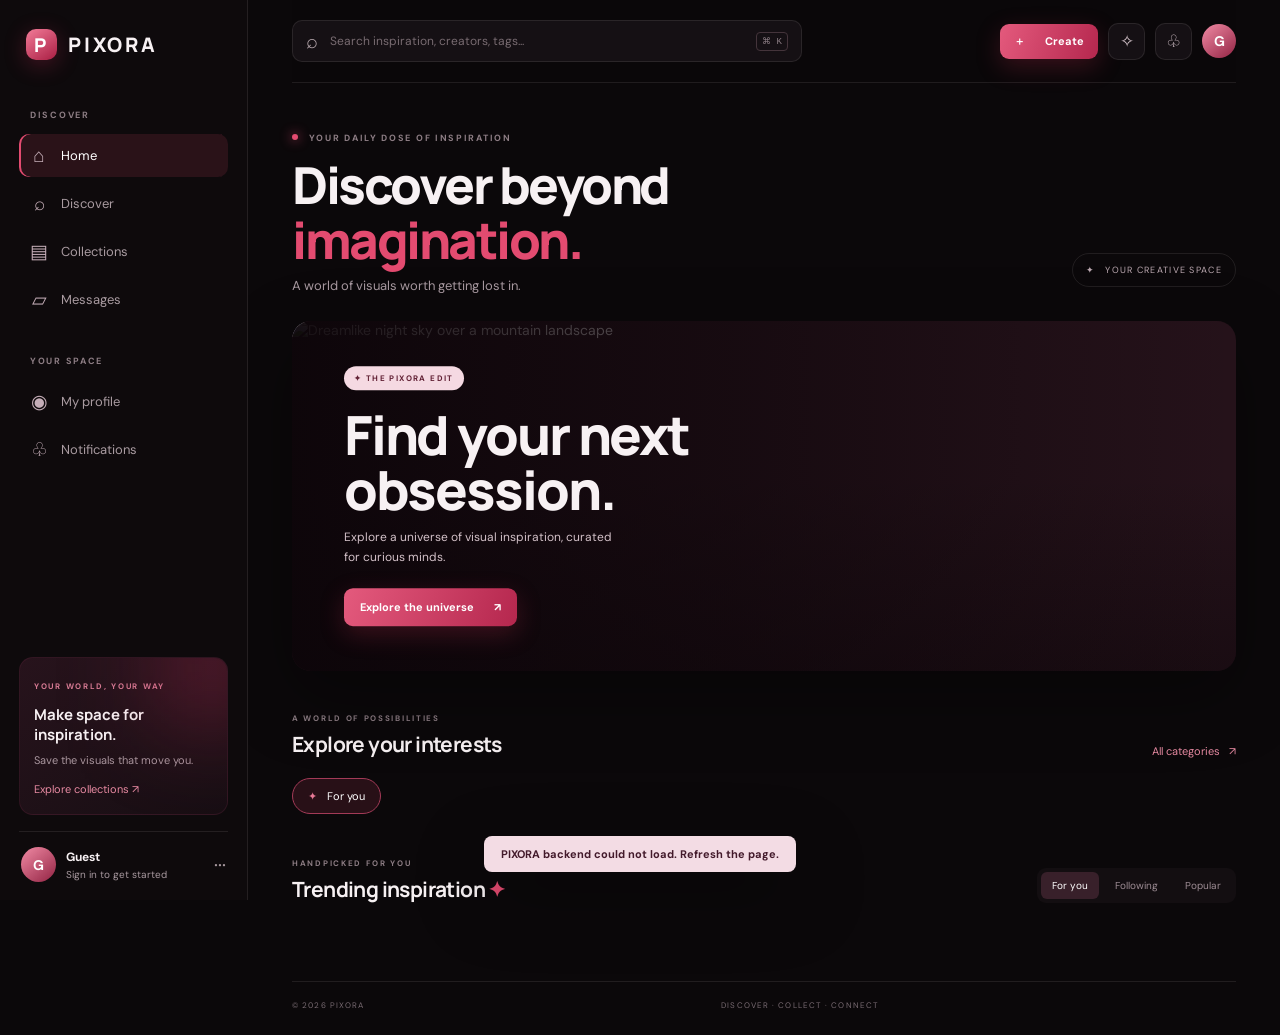
==== commit 2c1034a4: "Rename index-1.html to index.html" ====
--- a/index.html
+++ b/index.html
@@ -6,12 +6,15 @@
   <meta name="theme-color" content="#0b080a">
   <meta name="description" content="PIXORA — discover visuals, collect inspiration and connect with creators.">
   <title>PIXORA — Discover Beyond Imagination</title>
+  <link rel="icon" href="data:image/svg+xml,%3Csvg xmlns='http://www.w3.org/2000/svg' viewBox='0 0 64 64'%3E%3Crect width='64' height='64' rx='16' fill='%23c43d61'/%3E%3Ctext x='32' y='45' font-family='Arial' font-weight='800' font-size='38' text-anchor='middle' fill='white'%3EP%3C/text%3E%3C/svg%3E">
   <link rel="preconnect" href="https://fonts.googleapis.com">
   <link rel="preconnect" href="https://fonts.gstatic.com" crossorigin>
   <link href="https://fonts.googleapis.com/css2?family=DM+Sans:wght@400;500;600;700&family=Manrope:wght@400;500;600;700;800&display=swap" rel="stylesheet">
   <link rel="stylesheet" href="style.css">
 </head>
 <body>
+  <noscript>PIXORA needs JavaScript to run. Please turn it on and reload the page.</noscript>
+
   <div class="app-shell">
     <aside class="sidebar" id="sidebar">
       <a class="brand" href="#" data-page="home" aria-label="PIXORA home"><span class="brand-mark">P</span><span>PIXORA</span></a>
@@ -20,16 +23,16 @@
         <button class="nav-item active" data-page="home"><span class="nav-icon">⌂</span> Home</button>
         <button class="nav-item" data-page="discover"><span class="nav-icon">⌕</span> Discover</button>
         <button class="nav-item" data-page="collections"><span class="nav-icon">▤</span> Collections</button>
-        <button class="nav-item" data-page="messages"><span class="nav-icon">▱</span> Messages <i class="nav-count">2</i></button>
+        <button class="nav-item" data-page="messages"><span class="nav-icon">▱</span> Messages</button>
       </nav>
       <div class="side-label side-label-spaced">YOUR SPACE</div>
-      <nav class="main-nav">
+      <nav class="main-nav" aria-label="Your space">
         <button class="nav-item" data-page="profile"><span class="nav-icon">◉</span> My profile</button>
-        <button class="nav-item" data-page="notifications"><span class="nav-icon">♧</span> Notifications <i class="notification-dot"></i></button>
+        <button class="nav-item" data-page="notifications"><span class="nav-icon">♧</span> Notifications</button>
       </nav>
       <div class="sidebar-bottom">
         <div class="upgrade-card"><div class="upgrade-glow"></div><span class="eyebrow">YOUR WORLD, YOUR WAY</span><strong>Make space for inspiration.</strong><p>Save the visuals that move you.</p><button class="text-button" data-page="collections">Explore collections ↗</button></div>
-        <button class="user-mini" data-page="profile"><span class="avatar avatar-you">P</span><span><b>Prodigy</b><small>Personal space</small></span><span class="more">···</span></button>
+        <button class="user-mini" data-page="profile"><span class="avatar avatar-you">G</span><span><b>Guest</b><small>Sign in to get started</small></span><span class="more">···</span></button>
       </div>
     </aside>
 
@@ -37,8 +40,8 @@
       <header class="topbar">
         <button class="mobile-brand" data-page="home"><span class="brand-mark">P</span> PIXORA</button>
         <button class="mobile-menu icon-button" id="menuToggle" aria-label="Open menu">☰</button>
-        <label class="search-box"><span>⌕</span><input id="globalSearch" type="search" placeholder="Search inspiration, creators, ideas..." autocomplete="off"><kbd>⌘ K</kbd></label>
-        <div class="top-actions"><button class="icon-button atmosphere-trigger" id="atmosphereBtn" title="PIXORA Atmosphere">✧</button><button class="icon-button" data-page="notifications" title="Notifications">♧<i class="tiny-dot"></i></button><button class="top-avatar" data-page="profile">P</button></div>
+        <label class="search-box"><span>⌕</span><input id="globalSearch" type="search" placeholder="Search inspiration, creators, tags..." autocomplete="off"><kbd>⌘ K</kbd></label>
+        <div class="top-actions"><button class="icon-button atmosphere-trigger" id="atmosphereBtn" title="PIXORA Atmosphere">✧</button><button class="icon-button" data-page="notifications" title="Notifications">♧<i class="tiny-dot" style="display:none"></i></button><button class="top-avatar" data-page="profile" aria-label="My profile">G</button></div>
       </header>
 
       <section class="page active" id="page-home">
@@ -46,67 +49,53 @@
         <div class="hero-card">
           <img src="https://images.unsplash.com/photo-1519608487953-e999c86e7455?auto=format&fit=crop&w=1800&q=85" alt="Dreamlike night sky over a mountain landscape">
           <div class="hero-shade"></div><div class="hero-content"><span class="pill pill-light">✦ THE PIXORA EDIT</span><h2>Find your next<br> obsession.</h2><p>Explore a universe of visual inspiration, curated for curious minds.</p><button class="primary-button" data-page="discover">Explore the universe <span>↗</span></button></div>
-          <div class="hero-index"><b>01</b><span>/</span>03</div>
         </div>
         <div class="section-heading"><div><div class="eyebrow">A WORLD OF POSSIBILITIES</div><h2>Explore your interests</h2></div><button class="subtle-link" data-page="discover">All categories <span>↗</span></button></div>
         <div class="category-row" id="categoryRow">
           <button class="category-chip selected" data-category="All"><span>✦</span> For you</button>
-          <button class="category-chip" data-category="Aesthetic"><span>◈</span> Aesthetic</button>
-          <button class="category-chip" data-category="Nature"><span>♧</span> Nature</button>
-          <button class="category-chip" data-category="Cars"><span>⌁</span> Cars</button>
-          <button class="category-chip" data-category="Architecture"><span>▦</span> Architecture</button>
-          <button class="category-chip" data-category="Anime"><span>✧</span> Anime</button>
-          <button class="category-chip" data-category="Gaming"><span>⌘</span> Gaming</button>
-          <button class="category-chip" data-category="Space"><span>☾</span> Space</button>
         </div>
         <div class="section-heading feed-heading"><div><div class="eyebrow">HANDPICKED FOR YOU</div><h2>Trending inspiration <span class="heading-spark">✦</span></h2></div><div class="feed-tabs"><button class="feed-tab active" data-feed="For you">For you</button><button class="feed-tab" data-feed="Following">Following</button><button class="feed-tab" data-feed="Popular">Popular</button></div></div>
         <div class="masonry-grid" id="homeGrid"></div>
-        <div class="load-row"><button class="outline-button" id="loadMore">Discover more <span>↓</span></button></div>
+        <div class="load-row" hidden><button class="outline-button" id="loadMore">Discover more <span>↓</span></button></div>
       </section>
 
       <section class="page" id="page-discover">
         <div class="page-heading"><div class="eyebrow">THE WORLD IS YOUR CANVAS</div><h1>Explore <span>everything.</span></h1><p class="subheading">Follow a curiosity. Find something unexpected.</p></div>
-        <div class="discover-tools"><div class="filter-pills"><button class="filter-pill active" data-filter="All">All</button><button class="filter-pill" data-filter="Aesthetic">Aesthetic</button><button class="filter-pill" data-filter="Nature">Nature</button><button class="filter-pill" data-filter="Cars">Cars</button><button class="filter-pill" data-filter="Architecture">Architecture</button><button class="filter-pill" data-filter="Anime">Anime</button><button class="filter-pill" data-filter="Gaming">Gaming</button></div><select id="sortSelect" aria-label="Sort content"><option>Recommended</option><option>Most liked</option><option>Newest</option></select></div>
+        <div class="discover-tools"><div class="filter-pills"><button class="filter-pill active" data-filter="All">All</button></div><select id="sortSelect" aria-label="Sort content"><option>Recommended</option><option>Most liked</option><option>Newest</option></select></div>
         <div class="masonry-grid" id="discoverGrid"></div>
       </section>
 
       <section class="page" id="page-collections">
         <div class="page-heading"><div class="eyebrow">KEEP WHAT INSPIRES YOU</div><h1>Your <span>collections.</span></h1><p class="subheading">A personal library of ideas worth coming back to.</p></div>
-        <div class="collection-grid"><article class="collection-card collection-feature"><div class="collection-images"><img src="https://images.unsplash.com/photo-1519608487953-e999c86e7455?auto=format&fit=crop&w=500&q=80"><img src="https://images.unsplash.com/photo-1470770841072-f978cf4d019e?auto=format&fit=crop&w=500&q=80"><img src="https://images.unsplash.com/photo-1500530855697-b586d89ba3ee?auto=format&fit=crop&w=500&q=80"></div><div class="collection-info"><span class="eyebrow">PRIVATE COLLECTION</span><h3>Dream destinations</h3><p>12 saved visuals · Updated today</p></div></article><article class="collection-card"><div class="collection-empty">✧</div><div class="collection-info"><span class="eyebrow">PRIVATE COLLECTION</span><h3>Visual moodboard</h3><p>Start collecting your ideas</p></div></article><button class="new-collection" id="newCollection"><span>＋</span><b>Create a collection</b><small>Give your inspiration a home.</small></button></div>
+        <div class="collection-grid"></div>
       </section>
 
       <section class="page" id="page-messages">
         <div class="page-heading compact-heading"><div class="eyebrow">YOUR CONNECTIONS</div><h1>Messages<span>.</span></h1><p class="subheading">Good ideas are even better when shared.</p></div>
-        <div class="messages-layout"><div class="conversation-panel"><div class="conversation-head"><b>Inbox</b><button class="icon-button" id="newMessage" title="New message">＋</button></div><label class="inbox-search">⌕ <input id="conversationSearch" placeholder="Search conversations"></label><div id="conversationList"></div></div><div class="chat-panel" id="chatPanel"><div class="chat-empty"><span class="empty-icon">✉</span><h3>Your conversations live here.</h3><p>Choose a conversation to start connecting.</p><button class="primary-button" id="startChat">Start a conversation</button></div></div></div>
+        <div class="messages-layout"><div class="conversation-panel"><div class="conversation-head"><b>Inbox</b><button class="icon-button" id="newMessage" title="New message" aria-label="New message">＋</button></div><label class="inbox-search">⌕ <input id="conversationSearch" placeholder="Search conversations"></label><div id="conversationList"></div></div><div class="chat-panel" id="chatPanel"></div></div>
       </section>
 
       <section class="page" id="page-profile">
-        <div class="profile-cover"><div class="cover-orb"></div></div><div class="profile-main"><div class="profile-avatar">P</div><div class="profile-actions"><button class="outline-button" id="editProfile">Edit profile</button><button class="icon-button">···</button></div><h1>Prodigy</h1><p class="profile-handle">@prodigy · Creator in progress</p><p class="profile-bio">Collecting the things that make the world feel a little more interesting. ✦</p><div class="profile-stats"><span><b>24</b> <small>Following</small></span><span><b>08</b> <small>Followers</small></span><span><b id="savedCount">0</b> <small>Saved</small></span></div><div class="profile-tabs"><button class="active">Saved inspiration</button><button>Created</button><button>About</button></div><div class="masonry-grid" id="savedGrid"></div></div>
+        <div class="profile-cover"><div class="cover-orb"></div></div><div class="profile-main"><div class="profile-avatar">G</div><div class="profile-actions"><button class="outline-button" id="editProfile">Edit profile</button></div><h1>Guest</h1><p class="profile-handle">Sign in to access your profile</p><p class="profile-bio"></p><div class="profile-stats"><span><b>—</b> <small>Following</small></span><span><b>—</b> <small>Followers</small></span><span><b id="savedCount">0</b> <small>Saved</small></span></div><div class="profile-tabs"><button class="active">Saved inspiration</button><button>Created</button><button>About</button></div><div class="masonry-grid" id="savedGrid"></div></div>
       </section>
 
       <section class="page" id="page-notifications">
         <div class="page-heading"><div class="eyebrow">STAY IN THE LOOP</div><h1>Activity<span>.</span></h1><p class="subheading">A little reminder that your world is connected.</p></div>
-        <div class="notification-list"><article class="notification-item"><span class="notification-avatar pink">✦</span><div><b>Welcome to PIXORA.</b><p>Your creative space is ready. Start exploring and save what inspires you.</p><small>Just now</small></div><i class="unread"></i></article><article class="notification-item"><span class="notification-avatar">A</span><div><b>Alex Morgan</b><p>started following your creative journey.</p><small>2 hours ago</small></div><i class="unread"></i></article><article class="notification-item"><span class="notification-avatar orange">M</span><div><b>Mia Chen</b><p>shared a new collection with you.</p><small>Yesterday</small></div></article></div>
+        <div class="notification-list"></div>
       </section>
 
-      <section class="page" id="page-admin">
-        <div class="page-heading"><div class="eyebrow">PIXORA CONTROL ROOM</div><h1>Admin <span>overview.</span></h1><p class="subheading">A frontend preview of the future platform administration.</p></div>
-        <div class="admin-warning">DEMO INTERFACE — These figures and controls are illustrative. No real users or content are being managed.</div>
-        <div class="admin-stats"><div class="stat-card"><small>Total members</small><b>12,480</b><span>↑ 12.8% this month</span></div><div class="stat-card"><small>Published visuals</small><b>8,204</b><span>↑ 8.2% this month</span></div><div class="stat-card"><small>Open reports</small><b>18</b><span class="stat-alert">Needs review</span></div><div class="stat-card"><small>Messages today</small><b>3,891</b><span>↑ 4.6% today</span></div></div>
-        <div class="admin-content"><div class="admin-table-wrap"><div class="table-title"><div><b>Recent content</b><small>Illustrative moderation queue</small></div><button class="subtle-link">View all ↗</button></div><table><thead><tr><th>CONTENT</th><th>CREATOR</th><th>STATUS</th><th>ACTION</th></tr></thead><tbody><tr><td>Midnight horizons</td><td>@alexm</td><td><span class="status status-review">In review</span></td><td><button class="table-action">Review</button></td></tr><tr><td>Quiet architecture</td><td>@studio.elle</td><td><span class="status status-live">Approved</span></td><td><button class="table-action">Details</button></td></tr><tr><td>Neon velocity</td><td>@kairo</td><td><span class="status status-review">Reported</span></td><td><button class="table-action">Review</button></td></tr></tbody></table></div><div class="admin-side-card"><b>Platform health</b><div class="health-line"><span>Frontend status</span><strong><i></i> Online</strong></div><div class="health-line"><span>Backend services</span><strong class="not-live">Not connected</strong></div><div class="health-line"><span>Realtime messaging</span><strong class="not-live">Not connected</strong></div><p>Backend services will be implemented in a later development phase.</p></div></div>
-      </section>
-
-      <footer class="footer"><span>© 2026 PIXORA</span><span>DISCOVER · COLLECT · CONNECT</span><button data-page="admin">Admin preview</button></footer>
+      <footer class="footer"><span>© 2026 PIXORA</span><span>DISCOVER · COLLECT · CONNECT</span><span></span></footer>
     </main>
   </div>
 
   <nav class="mobile-bottom-nav"><button class="active" data-page="home">⌂<small>Home</small></button><button data-page="discover">⌕<small>Discover</small></button><button data-page="collections">▤<small>Saved</small></button><button data-page="messages">▱<small>Inbox</small></button><button data-page="profile">◉<small>Profile</small></button></nav>
 
-  <div class="modal-backdrop" id="previewModal"><div class="preview-modal"><button class="modal-close" data-close="previewModal">×</button><div id="previewContent"></div></div></div>
-  <div class="modal-backdrop" id="atmosphereModal"><div class="small-modal"><button class="modal-close" data-close="atmosphereModal">×</button><div class="eyebrow">MAKE PIXORA YOURS</div><h2>PIXORA <span>Atmosphere.</span></h2><p>Give your space a mood. Choose how the interface should feel.</p><div class="atmosphere-options"><button class="atmo-option selected" data-atmo="default"><span class="atmo-swatch default-swatch"></span><b>Original</b><small>Deep black & crimson</small></button><button class="atmo-option" data-atmo="rose"><span class="atmo-swatch rose-swatch"></span><b>Rose glow</b><small>Warm pink ambience</small></button><button class="atmo-option" data-atmo="midnight"><span class="atmo-swatch midnight-swatch"></span><b>Midnight</b><small>Subtle dark red</small></button></div><button class="primary-button full-button" id="applyAtmosphere">Apply atmosphere</button></div></div>
-  <div class="toast" id="toast"></div>
+  <div class="modal-backdrop" id="previewModal"><div class="preview-modal"><button class="modal-close" data-close="previewModal" aria-label="Close">×</button><div id="previewContent"></div></div></div>
+  <div class="modal-backdrop" id="atmosphereModal"><div class="small-modal"><button class="modal-close" data-close="atmosphereModal" aria-label="Close">×</button><div class="eyebrow">MAKE PIXORA YOURS</div><h2>PIXORA <span>Atmosphere.</span></h2><p>Give your space a mood. Choose how the interface should feel.</p><div class="atmosphere-options"><button class="atmo-option selected" data-atmo="default"><span class="atmo-swatch default-swatch"></span><b>Original</b><small>Deep black &amp; crimson</small></button><button class="atmo-option" data-atmo="rose"><span class="atmo-swatch rose-swatch"></span><b>Rose glow</b><small>Warm pink ambience</small></button><button class="atmo-option" data-atmo="midnight"><span class="atmo-swatch midnight-swatch"></span><b>Midnight</b><small>Subtle dark red</small></button></div><button class="primary-button full-button" id="applyAtmosphere">Apply atmosphere</button></div></div>
+  <div class="toast" id="toast" role="status" aria-live="polite"></div>
+
+  <script src="https://cdn.jsdelivr.net/npm/@supabase/supabase-js@2"></script>
+  <script src="backend.js"></script>
   <script src="script.js"></script>
-  <script src="https://cdn.jsdelivr.net/npm/@supabase/supabase-js@2"></script>
-<script src="backend.js"></script>
 </body>
 </html>
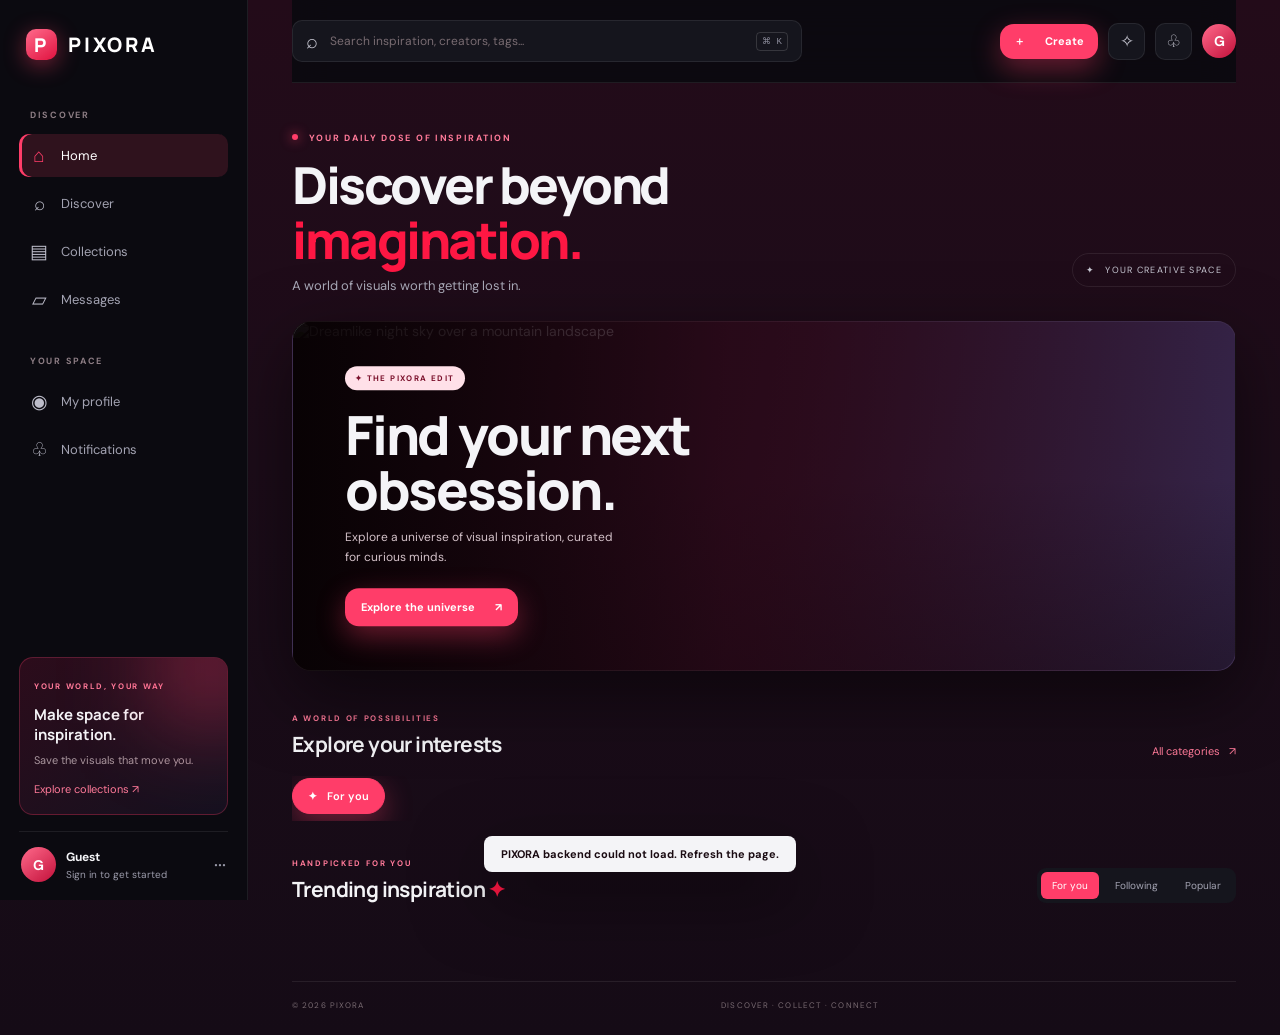
==== commit 3380124e: "Update index.html" ====
--- a/index.html
+++ b/index.html
@@ -11,6 +11,7 @@
   <link rel="preconnect" href="https://fonts.gstatic.com" crossorigin>
   <link href="https://fonts.googleapis.com/css2?family=DM+Sans:wght@400;500;600;700&family=Manrope:wght@400;500;600;700;800&display=swap" rel="stylesheet">
   <link rel="stylesheet" href="style.css">
+  <link rel="stylesheet" href="theme.css">
 </head>
 <body>
   <noscript>PIXORA needs JavaScript to run. Please turn it on and reload the page.</noscript>
--- a/theme.css
+++ b/theme.css
@@ -0,0 +1,174 @@
+/* =========================================================
+   PIXORA theme: the original PIXORA palette on the rework.
+   Loaded after style.css. Colors were sampled from the original site.
+     background  #0b0a10     card / panel  #111119 / #101018
+     hot pink    #ff3d69     deep red      #fe1743
+     plum glow   #230b19 -> #150b16        hero purple #35254a
+   ========================================================= */
+
+:root{
+  --bg:#0b0a10;
+  --panel:#101018;
+  --panel-2:#111119;
+  --panel-3:#1c1d26;
+  --text:#f4f4f7;
+  --muted:#9c9cab;
+  --faint:#6e6e7d;
+  --line:rgba(255,255,255,.08);
+  --accent:#ff3d69;
+  --accent-2:#e0123f;
+  --hot:#fe1743;
+  --accent-soft:rgba(255,61,105,.15);
+  --radius:22px;
+  --shadow:0 24px 70px rgba(0,0,0,.5);
+  --glow:0 10px 28px rgba(255,61,105,.38);
+}
+
+/* ---------- page ---------- */
+body{
+  background-color:#150b16;
+  background-image:linear-gradient(180deg,#230b19 0%,#1c0c19 45%,#150b16 100%);
+  background-attachment:scroll;
+  color:var(--text);
+}
+.app-shell{background:transparent}
+.sidebar{background:#0b0a10;border-right:1px solid var(--line)}
+.topbar{background:rgba(11,10,16,.92);border-bottom:1px solid var(--line)}
+
+/* ---------- brand ---------- */
+.brand,.mobile-brand{color:#fff}
+.ora{font-style:normal;color:var(--accent)}
+.brand-mark{background:linear-gradient(145deg,#ff6a8b,#e0123f);box-shadow:0 5px 22px rgba(255,61,105,.45)}
+
+/* ---------- navigation ---------- */
+.nav-item{color:#a3a3b2}
+.nav-icon{color:#bdbdca}
+.nav-item:hover,.nav-item.active{background:var(--accent-soft);color:#fff}
+.nav-item.active{box-shadow:inset 3px 0 var(--accent)}
+.nav-item.active .nav-icon{color:var(--accent)}
+.nav-count{background:var(--accent);color:#fff}
+.notification-dot,.tiny-dot,.unread,.live-dot{background:var(--accent)}
+.live-dot{box-shadow:0 0 12px var(--accent)}
+.upgrade-card{background:linear-gradient(145deg,#2c0c1b,#15111f);border:1px solid rgba(255,61,105,.28)}
+.upgrade-glow{background:rgba(255,61,105,.38)}
+.upgrade-card .eyebrow,.eyebrow{color:#ff7a99}
+.text-button,.subtle-link{color:#ff7a99}
+.avatar,.top-avatar,.profile-avatar,.conversation-avatar{background:linear-gradient(140deg,#ff6a8b,#c2103a);color:#fff}
+.user-mini{border-top-color:var(--line)}
+
+/* ---------- top bar controls ---------- */
+.search-box,.icon-button,.inbox-search{background:#15151d;border:1px solid var(--line);color:#c9c9d4}
+.search-box kbd{border-color:rgba(255,255,255,.14);color:#8c8c9b}
+.icon-button:hover{border-color:var(--accent);color:#fff}
+
+/* ---------- headings ---------- */
+.welcome-row h1 span,.page-heading h1 span,.section-heading h2 span,.small-modal h2 span{color:var(--hot)}
+.subheading{color:#a9a9b8}
+.date-chip{border-color:var(--line);color:#c8c8d3}
+
+/* ---------- hero ---------- */
+.hero-card{background:linear-gradient(100deg,#080204 0%,#2a0a1a 52%,#35254a 100%);border:1px solid rgba(255,255,255,.05)}
+.hero-card>img{opacity:.5;mix-blend-mode:screen}
+.hero-shade{background:linear-gradient(90deg,rgba(8,2,4,.94) 0%,rgba(42,10,26,.6) 46%,rgba(53,37,74,.2) 100%),linear-gradient(0deg,rgba(8,2,4,.45),transparent 55%)}
+.pill-light{background:#ffe0e8;color:#7a0f2a}
+
+/* ---------- buttons ---------- */
+.primary-button{background:var(--accent);color:#fff;box-shadow:var(--glow);border-radius:14px}
+.primary-button:hover{filter:brightness(1.08);transform:translateY(-2px)}
+.outline-button{background:#15151d;border:1px solid rgba(255,255,255,.12);color:#f0f0f5;border-radius:12px}
+.outline-button:hover{border-color:var(--accent)}
+.outline-button span{color:var(--accent)}
+.modal-close{background:#1c1d26;border:1px solid rgba(255,255,255,.1);color:#fff}
+
+/* ---------- category chips and filters ---------- */
+.category-chip,.filter-pill{background:#17121a;border:1px solid rgba(255,255,255,.07);color:#ececf2;font-weight:600}
+.category-chip span{color:var(--accent)}
+.category-chip:hover,.filter-pill:hover{background:var(--accent-soft);border-color:var(--accent);color:#fff}
+.category-chip.selected,.filter-pill.active{background:var(--accent);border-color:var(--accent);color:#fff;box-shadow:var(--glow)}
+.category-chip.selected span{color:#fff}
+.feed-tabs{background:#15151d}
+.feed-tab{color:#a3a3b2}
+.feed-tab.active{background:var(--accent);color:#fff}
+.discover-tools select{background:#15151d;border:1px solid var(--line);color:#e2e2ea}
+
+/* ---------- masonry grid ---------- */
+.masonry-grid{columns:4 220px;column-gap:20px}
+.pin-card{background:#111119;border:1px solid rgba(255,255,255,.05);border-radius:22px;margin:0 0 26px;box-shadow:0 12px 30px rgba(0,0,0,.28);transition:transform .25s,border-color .25s}
+.pin-card:hover{transform:translateY(-3px);border-color:rgba(255,61,105,.35)}
+.pin-image-wrap{border-radius:22px 22px 0 0;background:#1a1a24}
+.pin-card img,.pin-card video{min-height:140px}
+.pin-caption{padding:16px 18px 18px}
+.pin-caption b{font-size:16px;font-weight:700;color:#f1f1f6;white-space:normal;display:-webkit-box;-webkit-line-clamp:2;-webkit-box-orient:vertical;overflow:hidden}
+.pin-cat{display:block;margin-top:6px;color:#8b8b9a;font-size:13px}
+.pin-meta{display:flex;align-items:center;justify-content:space-between;gap:10px;margin-top:12px;color:#8e8e9d;font-size:11px}
+.pin-meta-right{display:flex;align-items:center;gap:8px}
+.pin-likes-count{color:#c9c9d4;font-size:11px}
+.creator-link{border:0;background:none;color:#b9b9c6;font-size:11px;display:flex;align-items:center;gap:6px;padding:0;max-width:140px}
+.creator-link span.name{overflow:hidden;text-overflow:ellipsis;white-space:nowrap}
+.creator-link:hover{color:#fff}
+.mini-avatar{background:#4a1c30;color:#fff}
+.save-chip{border:1px solid rgba(255,255,255,.12);background:#171720;color:#e8e8ef;border-radius:20px;padding:5px 10px;font-size:10px}
+.save-chip:hover{border-color:var(--accent)}
+.save-chip.saved{background:var(--accent);border-color:var(--accent);color:#fff}
+
+/* round buttons on top of each picture, like the original */
+.pin-round{position:absolute;z-index:3;width:42px;height:42px;border-radius:50%;border:0;display:grid;place-items:center;background:rgba(16,16,22,.62);color:#fff;backdrop-filter:blur(8px);-webkit-backdrop-filter:blur(8px);transition:transform .2s,background .2s}
+.pin-round svg{width:20px;height:20px;fill:none;stroke:currentColor;stroke-width:2;stroke-linecap:round;stroke-linejoin:round}
+.pin-round:hover{transform:scale(1.08);background:rgba(16,16,22,.85)}
+.pin-eye{left:12px;top:12px}
+.pin-heart{right:12px;top:12px}
+.pin-download{right:12px;bottom:12px}
+.pin-heart.liked{background:var(--accent);color:#fff}
+.pin-heart.liked svg{fill:currentColor}
+
+/* ---------- collections, messages, profile ---------- */
+.collection-card,.new-collection{background:#111119;border:1px solid rgba(255,255,255,.07);border-radius:20px}
+.collection-card:hover{border-color:rgba(255,61,105,.4)}
+.collection-empty{background:radial-gradient(circle at center,#41102a,#111119 65%);color:var(--accent)}
+.new-collection span{color:var(--accent)}
+.messages-layout{background:#0f0f16;border:1px solid var(--line);border-radius:20px}
+.conversation-panel{border-right-color:var(--line)}
+.conversation:hover,.conversation.active{background:#1b1520}
+.empty-icon{background:#241520;color:var(--accent)}
+.profile-cover{background:linear-gradient(120deg,#2a0a1a,#14101c 55%,#35254a)}
+.cover-orb{background:rgba(255,61,105,.3)}
+.profile-avatar{border-color:#150b16}
+.profile-tabs button.active{border-bottom-color:var(--accent)}
+.notification-list{background:#111119;border-color:var(--line);border-radius:18px}
+.notification-avatar{background:#2a1220}
+
+/* ---------- modals ---------- */
+.modal-backdrop{background:rgba(3,3,7,.82)}
+.preview-modal,.small-modal{background:#101018;border:1px solid rgba(255,255,255,.08);border-radius:30px}
+.small-modal form input:not([type=file]),.small-modal form textarea,.small-modal form select{background:#0c0c13;border:1px solid rgba(255,255,255,.1);color:var(--text)}
+.small-modal form input:focus,.small-modal form textarea:focus,.small-modal form select:focus{border-color:var(--accent);outline:0}
+.atmo-option{background:#171720;border:1px solid var(--line)}
+.atmo-option.selected{border-color:var(--accent)}
+.default-swatch{background:linear-gradient(135deg,#0b0a10 50%,#ff3d69)}
+.rose-swatch{background:linear-gradient(135deg,#241019,#ff5c8a)}
+.midnight-swatch{background:linear-gradient(135deg,#08090f,#7a1f3d)}
+.toast{background:#f4f4f7;color:#1a0b12}
+.footer{border-top-color:var(--line)}
+
+/* atmospheres still work: they only change the accent and the plum tint */
+body[data-atmosphere="rose"]{--accent:#ff5c8a;--accent-soft:rgba(255,92,138,.16);--glow:0 10px 28px rgba(255,92,138,.4);background-image:linear-gradient(180deg,#2e0d20 0%,#220f20 50%,#180c1a 100%)}
+body[data-atmosphere="midnight"]{--accent:#ff3d69;--bg:#08080d;background-image:linear-gradient(180deg,#14101f 0%,#0e0b16 50%,#09080f 100%)}
+
+/* ---------- phone: floating dock like the original ---------- */
+@media(max-width:760px){
+  .masonry-grid{columns:2 140px;column-gap:12px}
+  .pin-card{border-radius:18px;margin-bottom:14px}
+  .pin-image-wrap{border-radius:18px 18px 0 0}
+  .pin-round{width:34px;height:34px}
+  .pin-round svg{width:16px;height:16px}
+  .pin-eye{left:8px;top:8px}.pin-heart{right:8px;top:8px}.pin-download{right:8px;bottom:8px}
+  .pin-caption{padding:11px 12px 13px}
+  .pin-caption b{font-size:13px}
+  .pin-cat{font-size:11px;margin-top:4px}
+  .pin-meta{margin-top:9px}
+  .creator-link{max-width:84px}
+  .main-area{padding-bottom:110px}
+  .mobile-bottom-nav{left:50%;right:auto;bottom:14px;transform:translateX(-50%);width:min(94%,520px);height:68px;border-radius:30px;background:rgba(16,16,24,.94);border:1px solid rgba(255,255,255,.09);padding:6px;box-shadow:0 18px 40px rgba(0,0,0,.55)}
+  .mobile-bottom-nav button{border-radius:22px;color:#8d8d9d;font-size:20px}
+  .mobile-bottom-nav button.active{background:var(--hot);color:#fff;box-shadow:0 8px 22px rgba(254,23,67,.4)}
+}
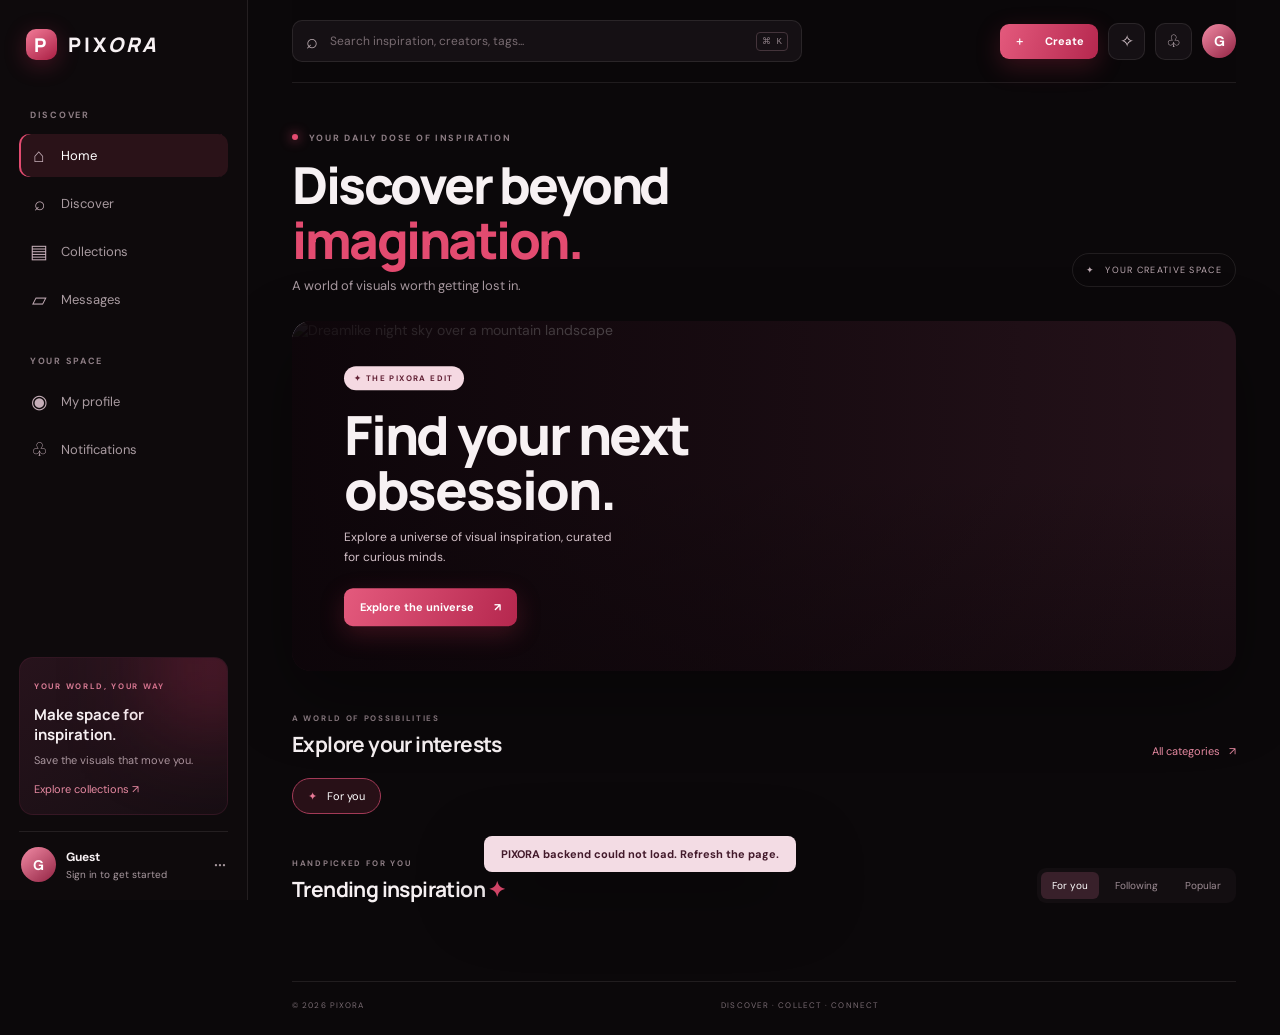
==== commit 420e60a1: "Rename index-2.html to index.html" ====
--- a/index.html
+++ b/index.html
@@ -18,7 +18,7 @@
 
   <div class="app-shell">
     <aside class="sidebar" id="sidebar">
-      <a class="brand" href="#" data-page="home" aria-label="PIXORA home"><span class="brand-mark">P</span><span>PIXORA</span></a>
+      <a class="brand" href="#" data-page="home" aria-label="PIXORA home"><span class="brand-mark">P</span><span>PIX<i class="ora">ORA</i></span></a>
       <div class="side-label">DISCOVER</div>
       <nav class="main-nav" aria-label="Main navigation">
         <button class="nav-item active" data-page="home"><span class="nav-icon">⌂</span> Home</button>
@@ -39,7 +39,7 @@
 
     <main class="main-area">
       <header class="topbar">
-        <button class="mobile-brand" data-page="home"><span class="brand-mark">P</span> PIXORA</button>
+        <button class="mobile-brand" data-page="home"><span class="brand-mark">P</span> PIX<i class="ora">ORA</i></button>
         <button class="mobile-menu icon-button" id="menuToggle" aria-label="Open menu">☰</button>
         <label class="search-box"><span>⌕</span><input id="globalSearch" type="search" placeholder="Search inspiration, creators, tags..." autocomplete="off"><kbd>⌘ K</kbd></label>
         <div class="top-actions"><button class="icon-button atmosphere-trigger" id="atmosphereBtn" title="PIXORA Atmosphere">✧</button><button class="icon-button" data-page="notifications" title="Notifications">♧<i class="tiny-dot" style="display:none"></i></button><button class="top-avatar" data-page="profile" aria-label="My profile">G</button></div>
